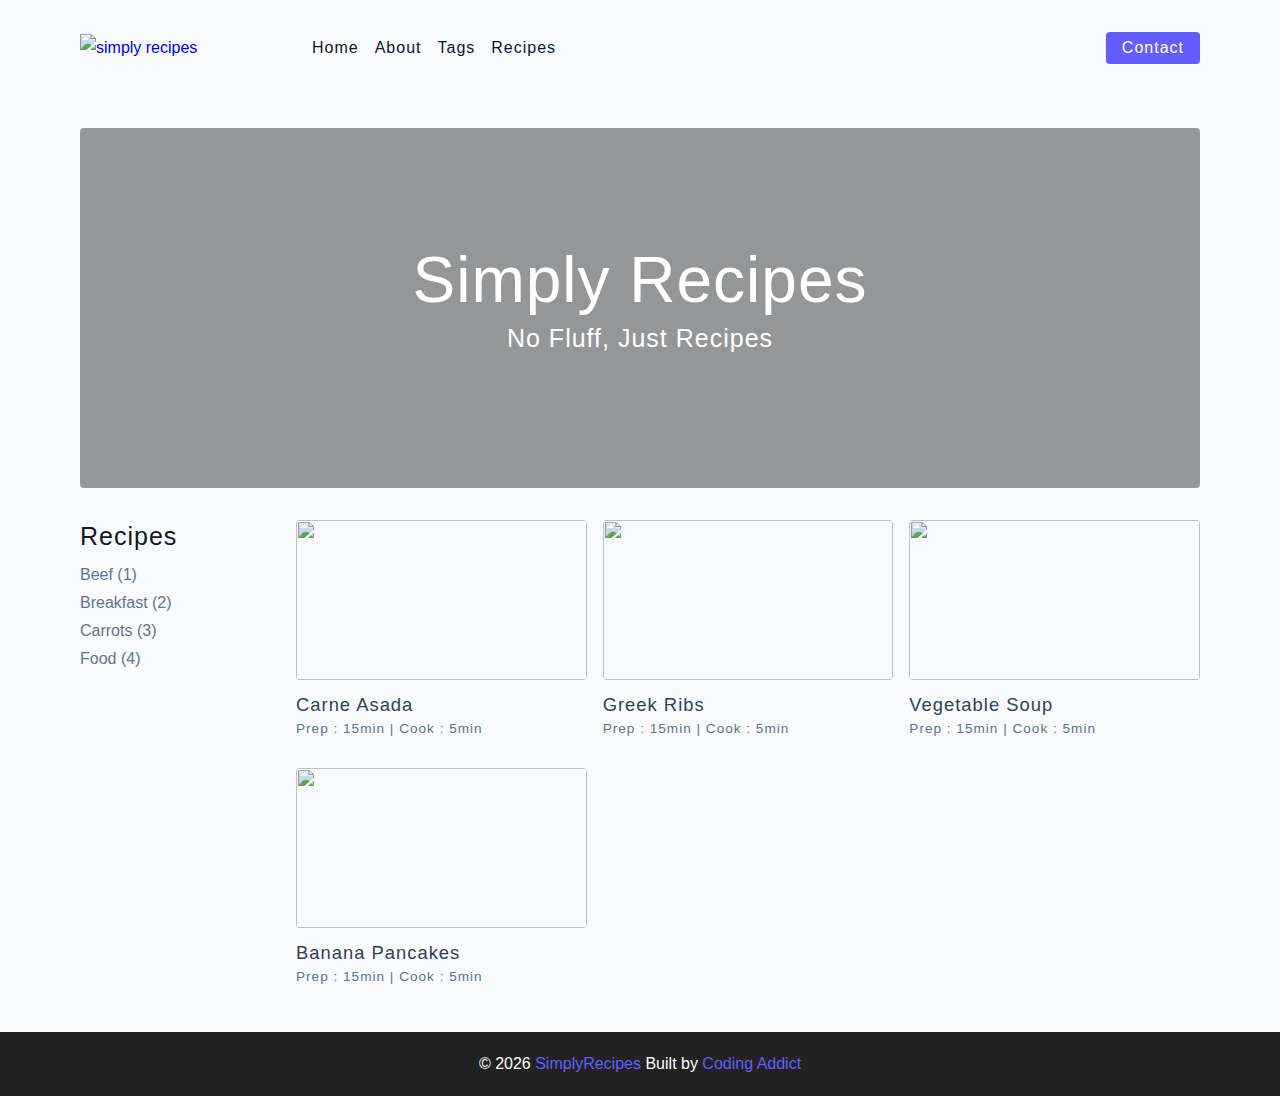
==== index.html @ 122f2b73 "1st commit" ====
<!DOCTYPE html>
<html lang="en">
  <head>
    <meta charset="UTF-8" />
    <meta http-equiv="X-UA-Compatible" content="IE=edge" />
    <meta name="viewport" content="width=device-width, initial-scale=1.0" />
    <title>Simply Recipes || Final</title>
    <!-- favicon -->
    <link rel="shortcut icon" href="./assets/favicon.ico" type="image/x-icon" />
    <!-- normalize -->
    <link rel="stylesheet" href="./css/normalize.css" />
    <!-- font-awesome -->
    <link
      rel="stylesheet"
      href="https://cdnjs.cloudflare.com/ajax/libs/font-awesome/5.14.0/css/all.min.css"
    />
    <!-- main css -->
    <link rel="stylesheet" href="./css/main.css" />
  </head>
  <body>
    <!-- nav  -->
    <nav class="navbar">
      <div class="nav-center">
        <div class="nav-header">
          <a href="index.html" class="nav-logo">
            <img src="./assets/logo.svg" alt="simply recipes" />
          </a>
          <button class="nav-btn btn">
            <i class="fas fa-align-justify"></i>
          </button>
        </div>
        <div class="nav-links">
          <a href="index.html" class="nav-link"> home </a>
          <a href="about.html" class="nav-link"> about </a>
          <a href="tags.html" class="nav-link"> tags </a>
          <a href="recipes.html" class="nav-link"> recipes </a>

          <div class="nav-link contact-link">
            <a href="contact.html" class="btn"> contact </a>
          </div>
        </div>
      </div>
    </nav>
    <!-- end of nav -->
    <!-- main -->
    <main class="page">
      <!-- header -->
      <header class="hero">
        <div class="hero-container">
          <div class="hero-text">
            <h1>simply recipes</h1>
            <h4>no fluff, just recipes</h4>
          </div>
        </div>
      </header>
      <!-- end of header -->
      <section class="recipes-container">
        <!-- tag container -->
        <div class="tags-container">
          <h4>recipes</h4>
          <div class="tags-list">
            <a href="tag-template.html">Beef (1)</a>
            <a href="tag-template.html">Breakfast (2)</a>
            <a href="tag-template.html">Carrots (3)</a>
            <a href="tag-template.html">Food (4)</a>
          </div>
        </div>
        <!-- end of tag container -->
        <!-- recipes list -->
        <div class="recipes-list">
          <!-- single recipe -->
          <a href="single-recipe.html" class="recipe">
            <img
              src="./assets/recipes/recipe-1.jpeg"
              class="img recipe-img"
              alt=""
            />
            <h5>Carne Asada</h5>
            <p>Prep : 15min | Cook : 5min</p>
          </a>
          <!-- end of single recipe -->
          <!-- single recipe -->
          <a href="single-recipe.html" class="recipe">
            <img
              src="./assets/recipes/recipe-2.jpeg"
              class="img recipe-img"
              alt=""
            />
            <h5>Greek Ribs</h5>
            <p>Prep : 15min | Cook : 5min</p>
          </a>
          <!-- end of single recipe -->
          <!-- single recipe -->
          <a href="single-recipe.html" class="recipe">
            <img
              src="./assets/recipes/recipe-3.jpeg"
              class="img recipe-img"
              alt=""
            />
            <h5>Vegetable Soup</h5>
            <p>Prep : 15min | Cook : 5min</p>
          </a>
          <!-- end of single recipe -->
          <!-- single recipe -->
          <a href="single-recipe.html" class="recipe">
            <img
              src="./assets/recipes/recipe-4.jpeg"
              class="img recipe-img"
              alt=""
            />
            <h5>Banana Pancakes</h5>
            <p>Prep : 15min | Cook : 5min</p>
          </a>
          <!-- end of single recipe -->
        </div>
        <!-- end of recipes list -->
      </section>
    </main>
    <!-- end of main -->
    <!-- footer -->
    <footer class="page-footer">
      <p>
        &copy; <span id="date"></span>
        <span class="footer-logo">SimplyRecipes</span> Built by
        <a href="https://www.johnsmilga.com/">Coding Addict</a>
      </p>
    </footer>
    <script src="./js/app.js"></script>
  </body>
</html>
---- css/main.css ----
*,
::after,
::before {
  box-sizing: border-box;
}
/* fonts */

@import url('https://fonts.googleapis.com/css2?family=Roboto:wght@400;500;600&family=Montserrat&display=swap');
html {
  font-size: 100%;
} /*16px*/

:root {
  /* colors */
  --primary-100: #e2e0ff;
  --primary-200: #c1beff;
  --primary-300: #a29dff;
  --primary-400: #837dff;
  --primary-500: #645cff;
  --primary-600: #504acc;
  --primary-700: #3c3799;
  --primary-800: #282566;
  --primary-900: #141233;

  /* grey */
  --grey-50: #f8fafc;
  --grey-100: #f1f5f9;
  --grey-200: #e2e8f0;
  --grey-300: #cbd5e1;
  --grey-400: #94a3b8;
  --grey-500: #64748b;
  --grey-600: #475569;
  --grey-700: #334155;
  --grey-800: #1e293b;
  --grey-900: #0f172a;
  /* rest of the colors */
  --black: #222;
  --white: #fff;
  --red-light: #f8d7da;
  --red-dark: #842029;
  --green-light: #d1e7dd;
  --green-dark: #0f5132;

  /* fonts  */
  --headingFont: 'Roboto', sans-serif;
  --bodyFont: 'Nunito', sans-serif;
  --smallText: 0.7em;
  /* rest of the vars */
  --backgroundColor: var(--grey-50);
  --textColor: var(--grey-900);
  --borderRadius: 0.25rem;
  --letterSpacing: 1px;
  --transition: 0.3s ease-in-out all;
  --max-width: 1120px;
  --fixed-width: 600px;

  /* box shadow*/
  --shadow-1: 0 1px 3px 0 rgba(0, 0, 0, 0.1), 0 1px 2px 0 rgba(0, 0, 0, 0.06);
  --shadow-2: 0 4px 6px -1px rgba(0, 0, 0, 0.1),
    0 2px 4px -1px rgba(0, 0, 0, 0.06);
  --shadow-3: 0 10px 15px -3px rgba(0, 0, 0, 0.1),
    0 4px 6px -2px rgba(0, 0, 0, 0.05);
  --shadow-4: 0 20px 25px -5px rgba(0, 0, 0, 0.1),
    0 10px 10px -5px rgba(0, 0, 0, 0.04);
}

body {
  background: var(--backgroundColor);
  font-family: var(--bodyFont);
  font-weight: 400;
  line-height: 1.75;
  color: var(--textColor);
}

p {
  margin-top: 0;
  margin-bottom: 1.5rem;
  max-width: 40em;
}

h1,
h2,
h3,
h4,
h5 {
  margin: 0;
  margin-bottom: 1.38rem;
  font-family: var(--headingFont);
  font-weight: 400;
  line-height: 1.3;
  text-transform: capitalize;
  letter-spacing: var(--letterSpacing);
}

h1 {
  margin-top: 0;
  font-size: 3.052rem;
}

h2 {
  font-size: 2.441rem;
}

h3 {
  font-size: 1.953rem;
}

h4 {
  font-size: 1.563rem;
}

h5 {
  font-size: 1.25rem;
}

small,
.text-small {
  font-size: var(--smallText);
}

a {
  text-decoration: none;
}
ul {
  list-style-type: none;
  padding: 0;
}

.img {
  width: 100%;
  display: block;
  object-fit: cover;
}
/* buttons */

.btn {
  cursor: pointer;
  color: var(--white);
  background: var(--primary-500);
  border: transparent;
  border-radius: var(--borderRadius);
  letter-spacing: var(--letterSpacing);
  padding: 0.375rem 0.75rem;
  box-shadow: var(--shadow-1);
  transition: var(--transtion);
  text-transform: capitalize;
  display: inline-block;
}
.btn:hover {
  background: var(--primary-700);
  box-shadow: var(--shadow-3);
}
.btn-hipster {
  color: var(--primary-500);
  background: var(--primary-200);
}
.btn-hipster:hover {
  color: var(--primary-200);
  background: var(--primary-700);
}
.btn-block {
  width: 100%;
}

/* alerts */
.alert {
  padding: 0.375rem 0.75rem;
  margin-bottom: 1rem;
  border-color: transparent;
  border-radius: var(--borderRadius);
}

.alert-danger {
  color: var(--red-dark);
  background: var(--red-light);
}
.alert-success {
  color: var(--green-dark);
  background: var(--green-light);
}
/* form */

.form {
  width: 90vw;
  max-width: var(--fixed-width);
  background: var(--white);
  border-radius: var(--borderRadius);
  box-shadow: var(--shadow-2);
  padding: 2rem 2.5rem;
  margin: 3rem auto;
}
.form-label {
  display: block;
  font-size: var(--smallText);
  margin-bottom: 0.5rem;
  text-transform: capitalize;
  letter-spacing: var(--letterSpacing);
}
.form-input,
.form-textarea {
  width: 100%;
  padding: 0.375rem 0.75rem;
  border-radius: var(--borderRadius);
  background: var(--backgroundColor);
  border: 1px solid var(--grey-200);
}

.form-row {
  margin-bottom: 1rem;
}

.form-textarea {
  height: 7rem;
}
::placeholder {
  font-family: inherit;
  color: var(--grey-400);
}
.form-alert {
  color: var(--red-dark);
  letter-spacing: var(--letterSpacing);
  text-transform: capitalize;
}
/* alert */

@keyframes spinner {
  to {
    transform: rotate(360deg);
  }
}

.loading {
  width: 6rem;
  height: 6rem;
  border: 5px solid var(--grey-400);
  border-radius: 50%;
  border-top-color: var(--primary-500);
  animation: spinner 0.6s linear infinite;
}
.loading {
  margin: 0 auto;
}
/* title */

.title {
  text-align: center;
}

.title-underline {
  background: var(--primary-500);
  width: 7rem;
  height: 0.25rem;
  margin: 0 auto;
  margin-top: -1rem;
}

/*
=============== 
Navbar
===============
*/

.navbar {
  display: flex;
  align-items: center;
  justify-content: center;
}
.nav-center {
  width: 90vw;
  max-width: var(--max-width);
}
.nav-header {
  height: 6rem;
  display: flex;
  justify-content: space-between;
  align-items: center;
}
.nav-header img {
  width: 200px;
}
.nav-logo {
  display: flex;
  align-items: flex-end;
}

.nav-btn {
  padding: 0.15rem 0.75rem;
}
.nav-btn i {
  font-size: 1.25rem;
}
.nav-links {
  height: 0;
  overflow: hidden;
  display: flex;
  flex-direction: column;
  transition: var(--transition);
}
.show-links {
  height: 23.9375rem;
}

.nav-link {
  display: block;
  text-align: center;
  font-size: 1.25rem;
  text-transform: capitalize;
  color: var(--grey-900);
  letter-spacing: var(--letterSpacing);
  padding: 1rem 0;
  border-top: 1px solid var(--grey-500);
  transition: var(--transition);
}
.nav-link:hover {
  color: var(--primary-500);
}

.contact-link a {
  padding: 0.15rem 1rem;
}

@media screen and (min-width: 992px) {
  .navbar {
    height: 6rem;
  }
  .nav-center {
    display: flex;
    align-items: center;
  }
  .nav-header {
    padding: 0;
    margin-right: 2rem;
    height: auto;
  }

  .nav-btn {
    display: none;
  }
  .nav-links {
    height: auto !important;
    flex-direction: row;
    align-items: center;
    width: 100%;
  }
  .nav-link {
    padding: 0;
    border-top: none;
    margin-right: 1rem;
    font-size: 1rem;
  }
  .contact-link {
    margin-right: 0;
    margin-left: auto;
  }
}
/*
=============== 
Page
===============
*/

.page {
  width: 90vw;
  max-width: var(--max-width);
  margin: 0 auto;
}
.page {
  padding-top: 2rem;
  min-height: calc(100vh - (6rem + 4rem));
}
/*
=============== 
Footer
===============
*/

.page-footer {
  text-align: center;
  height: 4rem;
  display: flex;
  align-items: center;
  justify-content: center;
  background: var(--black);
  color: var(--white);
}
.page-footer h5 {
  margin-top: 0;
  margin-bottom: 0;
}
.page-footer p {
  margin-bottom: 0;
}
.page-footer .footer-logo,
.page-footer a {
  color: var(--primary-500);
}
/*
=============== 
Hero
===============
*/

.hero {
  height: 40vh;
  position: relative;
  margin-bottom: 2rem;
  background: url('../assets/main.jpeg') center/cover no-repeat;
  border-radius: var(--borderRadius);
}
.hero-container {
  position: absolute;
  top: 0;
  left: 0;
  width: 100%;
  height: 100%;
  display: flex;
  align-items: center;
  justify-content: center;
  background: rgba(0, 0, 0, 0.4);
  border-radius: var(--borderRadius);
}
.hero-text {
  color: var(--white);
  text-align: center;
}

@media only screen and (min-width: 768px) {
  .hero-text h1 {
    font-size: 4rem;
    margin-bottom: 0;
  }
}

/*
=============== 
Recipes 
===============
*/

.recipes-container {
  display: grid;
  gap: 2rem 1rem;
}

.recipes-list {
  display: grid;
  gap: 2rem 1rem;
  padding-bottom: 3rem;
}
.tags-container {
  order: 1;
  display: flex;
  flex-direction: column;
  padding-bottom: 3rem;
  /* background: blue; */
}
.tags-container h4 {
  margin-bottom: 0.5rem;
  font-weight: 500;
}
.tags-list {
  display: grid;
  grid-template-columns: 1fr 1fr 1fr;
}
.tags-list a {
  text-transform: capitalize;
  display: block;
  color: var(--grey-500);
  transition: var(--transition);
}
.tags-list a:hover {
  color: var(--primary-500);
}
.recipe {
  display: block;
}
.recipe-img {
  height: 15rem;
  border-radius: var(--borderRadius);
  margin-bottom: 1rem;
}
.recipe h5 {
  margin-bottom: 0;
  margin-top: 0.25rem;
  line-height: 1;
  color: var(--grey-700);
}
.recipe p {
  margin-bottom: 0;
  line-height: 1;
  color: var(--grey-500);
  margin-top: 0.5rem;
  letter-spacing: var(--letterSpacing);
}
@media screen and (min-width: 576px) {
  .recipes-list {
    grid-template-columns: 1fr 1fr;
  }
  .recipe-img {
    height: 10rem;
  }
}

@media screen and (min-width: 992px) {
  .recipes-container {
    grid-template-columns: 200px 1fr;
    gap: 1rem;
  }
  .recipes-list {
    grid-template-columns: 1fr 1fr;
  }

  .recipe p {
    font-size: 0.85rem;
  }
  .tags-container {
    order: 0;
    /* background: blue; */
  }
  .tags-list {
    display: grid;
    grid-template-columns: 1fr;
  }
}

@media screen and (min-width: 1200px) {
  .recipe h5 {
    font-size: 1.15rem;
  }
  .recipes-list {
    grid-template-columns: 1fr 1fr 1fr;
  }
}
/*
=============== 
Error
===============
*/
.error-page {
  text-align: center;
  padding-top: 5rem;
}
.error-page h1 {
  font-size: 9rem;
}
/*
=============== 
About Page
===============
*/

.about-page h2 {
  text-transform: none;
  font-weight: bold;
}
.about-page {
  display: grid;
  gap: 2rem 4rem;
  padding-bottom: 3rem;
}
.about-img {
  border-radius: var(--borderRadius);
  height: 300px;
}

@media screen and (min-width: 992px) {
  .about-page {
    grid-template-columns: 1fr 1fr;
    grid-template-rows: 400px;
    align-items: center;
  }
  .about-img {
    height: 100%;
  }
}

.featured-title {
  text-align: center;
}
/*
=============== 
Contact Page
===============
*/
.contact-form {
  width: 100%;
  margin: 0;
}
.contact-container {
  display: grid;
  gap: 2rem 3rem;
  padding-bottom: 3rem;
}
@media screen and (min-width: 992px) {
  .contact-container {
    grid-template-columns: 1fr 450px;
    align-items: center;
  }
}

/*
=============== 
Tags Page
===============
*/

.tags-wrapper {
  display: grid;
  gap: 2rem;
  padding-bottom: 3rem;
}
.tag {
  background: var(--grey-500);
  border-radius: var(--borderRadius);
  text-align: center;
  color: var(--white);
  transition: var(--transition);
  padding: 0.75rem 0;
}
.tag:hover {
  background: var(--primary-500);
}
.tag h5,
.tag p {
  margin-bottom: 0;
}
.tag h5 {
  font-weight: 600;
}
@media screen and (min-width: 576px) {
  .tags-wrapper {
    grid-template-columns: 1fr 1fr;
  }
}
@media screen and (min-width: 992px) {
  .tags-wrapper {
    grid-template-columns: 1fr 1fr 1fr;
  }
}

/*
=============== 
Recipe Template
===============
*/

.recipe-hero {
  display: grid;
  gap: 3rem;
}

.recipe-hero-img {
  height: 300px;
  border-radius: var(--borderRadius);
}
.recipe-info p {
  color: var(--grey-600);
}
.recipe-icons {
  display: grid;
  grid-template-columns: repeat(3, 1fr);
  gap: 1rem;
  margin: 2rem 0;
  text-align: center;
}
.recipe-icons i {
  font-size: 1.5rem;
  color: var(--primary-500);
}
.recipe-icons h5,
.recipe-icons p {
  margin-bottom: 0;
  font-size: 0.85em;
}

.recipe-icons p {
  color: var(--grey-600);
}
.recipe-tags {
  display: flex;
  align-items: center;
  flex-wrap: wrap;
  font-size: 0.7em;
  font-weight: 600;
}
.recipe-tags a {
  background: var(--primary-500);
  border-radius: var(--borderRadius);
  color: var(--white);
  padding: 0.05rem 0.5rem;
  margin: 0 0.25rem;
  text-transform: capitalize;
}
@media screen and (min-width: 992px) {
  .recipe-hero {
    grid-template-columns: 4fr 5fr;
    align-items: center;
  }
}
.recipe-content {
  padding: 3rem 0;
  display: grid;
  gap: 2rem 5rem;
}
@media screen and (min-width: 992px) {
  .recipe-content {
    grid-template-columns: 2fr 1fr;
  }
}
.single-instruction header {
  display: grid;
  grid-template-columns: auto 1fr;
  gap: 1.5rem;
  align-items: center;
}
.single-instruction header p {
  text-transform: uppercase;
  font-weight: 600;
  color: var(--primary-500);
  margin-bottom: 0;
}
.single-instruction > p {
  color: var(--grey-700);
}

.single-instruction header div {
  height: 2px;
  background: var(--grey-300);
}

.second-column {
  display: grid;
  row-gap: 2rem;
}

.single-ingredient {
  border-bottom: 2px solid var(--grey-300);
  padding-bottom: 0.75rem;
  color: var(--grey-700);
}
.single-tool {
  border-bottom: 2px solid var(--grey-300);
  padding-bottom: 0.75rem;
  color: var(--primary-500);
  text-transform: capitalize;
}
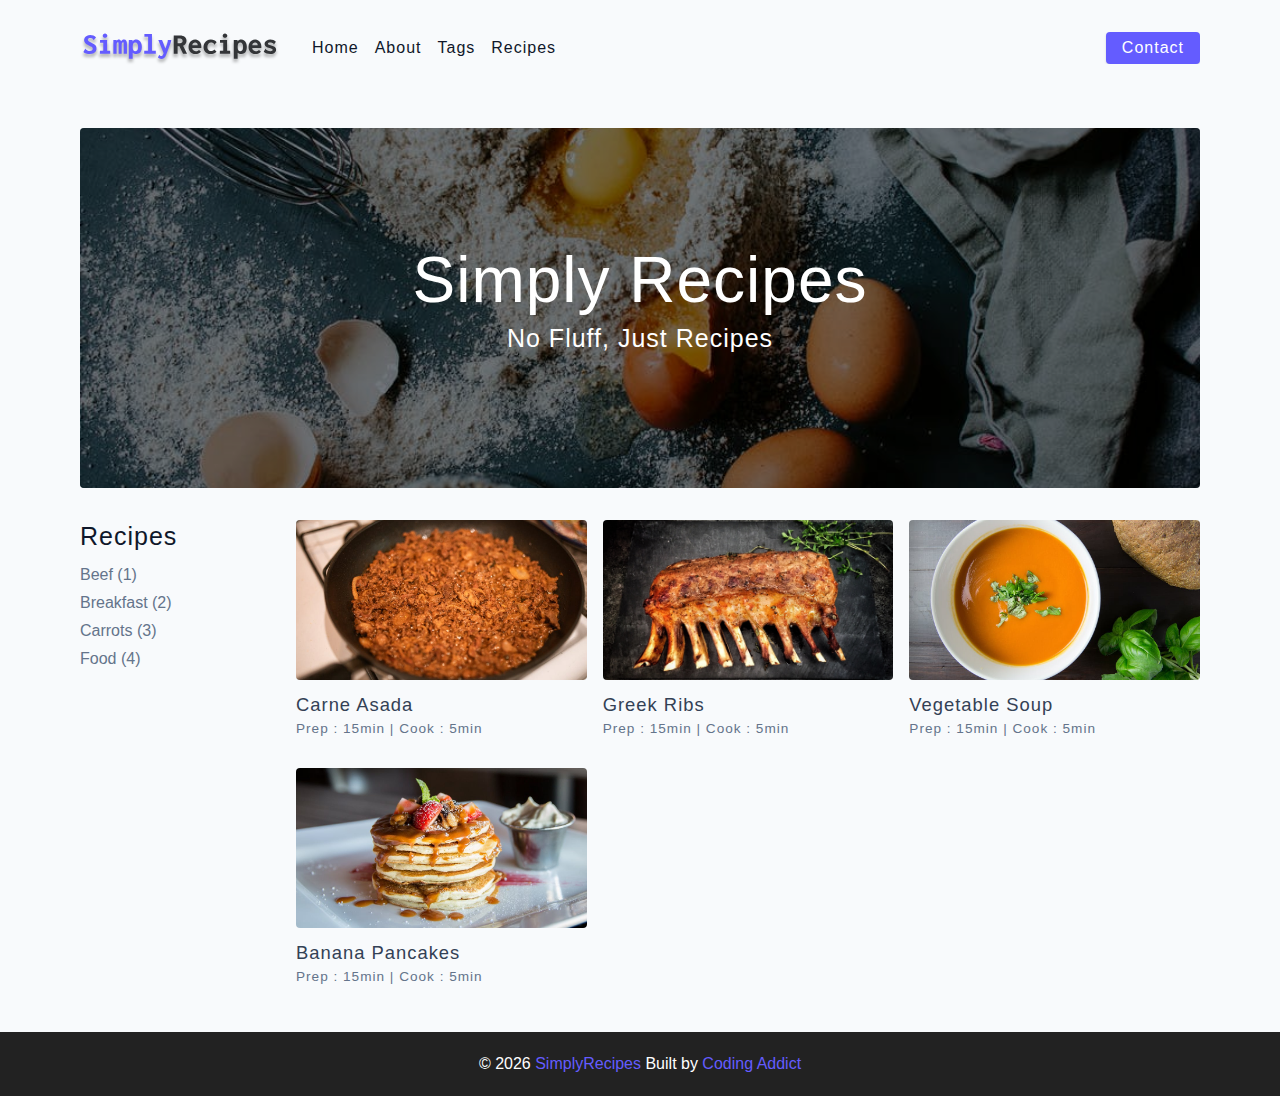
==== commit b66d23f8: "update images" ====
--- a/index.html
+++ b/index.html
@@ -6,7 +6,7 @@
     <meta name="viewport" content="width=device-width, initial-scale=1.0" />
     <title>Simply Recipes || Final</title>
     <!-- favicon -->
-    <link rel="shortcut icon" href="./assets/favicon.ico" type="image/x-icon" />
+    <link rel="shortcut icon" href="./images/favicon.ico" type="image/x-icon" />
     <!-- normalize -->
     <link rel="stylesheet" href="./css/normalize.css" />
     <!-- font-awesome -->
@@ -23,7 +23,7 @@
       <div class="nav-center">
         <div class="nav-header">
           <a href="index.html" class="nav-logo">
-            <img src="./assets/logo.svg" alt="simply recipes" />
+            <img src="./images/logo.svg" alt="simply recipes" />
           </a>
           <button class="nav-btn btn">
             <i class="fas fa-align-justify"></i>
@@ -71,7 +71,7 @@
           <!-- single recipe -->
           <a href="single-recipe.html" class="recipe">
             <img
-              src="./assets/recipes/recipe-1.jpeg"
+              src="./images/recipes/recipe-1.jpeg"
               class="img recipe-img"
               alt=""
             />
@@ -82,7 +82,7 @@
           <!-- single recipe -->
           <a href="single-recipe.html" class="recipe">
             <img
-              src="./assets/recipes/recipe-2.jpeg"
+              src="./images/recipes/recipe-2.jpeg"
               class="img recipe-img"
               alt=""
             />
@@ -93,7 +93,7 @@
           <!-- single recipe -->
           <a href="single-recipe.html" class="recipe">
             <img
-              src="./assets/recipes/recipe-3.jpeg"
+              src="./images/recipes/recipe-3.jpeg"
               class="img recipe-img"
               alt=""
             />
@@ -104,7 +104,7 @@
           <!-- single recipe -->
           <a href="single-recipe.html" class="recipe">
             <img
-              src="./assets/recipes/recipe-4.jpeg"
+              src="./images/recipes/recipe-4.jpeg"
               class="img recipe-img"
               alt=""
             />
--- a/css/main.css
+++ b/css/main.css
@@ -404,7 +404,7 @@
   height: 40vh;
   position: relative;
   margin-bottom: 2rem;
-  background: url('../assets/main.jpeg') center/cover no-repeat;
+  background: url('../images/main.jpeg') center/cover no-repeat;
   border-radius: var(--borderRadius);
 }
 .hero-container {
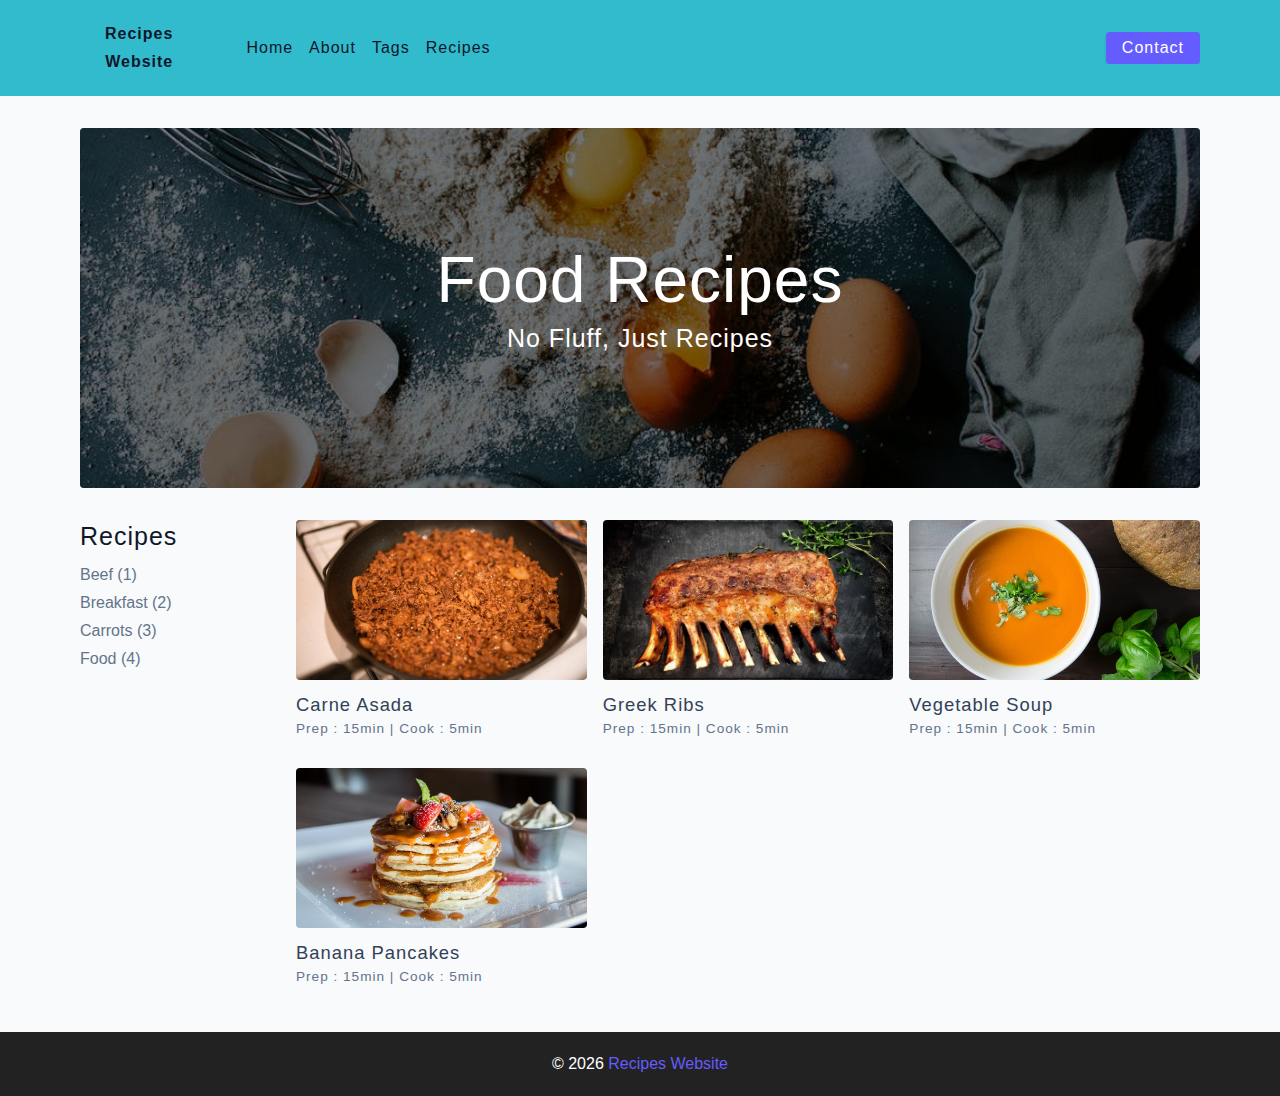
==== commit 05779ab8: "add navbar, header and tag containder" ====
--- a/index.html
+++ b/index.html
@@ -18,23 +18,24 @@
     <link rel="stylesheet" href="./css/main.css" />
   </head>
   <body>
-    <!-- nav  -->
+    <!-- nav bar -->
     <nav class="navbar">
       <div class="nav-center">
+        <!-- header -->
         <div class="nav-header">
-          <a href="index.html" class="nav-logo">
-            <img src="./images/logo.svg" alt="simply recipes" />
-          </a>
+          <a href="index.html" class="nav-link"> <b>Recipes Website</b> </a>
+          <!-- button for dropdown -->
           <button class="nav-btn btn">
             <i class="fas fa-align-justify"></i>
           </button>
         </div>
+        <!-- links -->
         <div class="nav-links">
           <a href="index.html" class="nav-link"> home </a>
           <a href="about.html" class="nav-link"> about </a>
           <a href="tags.html" class="nav-link"> tags </a>
           <a href="recipes.html" class="nav-link"> recipes </a>
-
+          <!-- contact button and navi link -->
           <div class="nav-link contact-link">
             <a href="contact.html" class="btn"> contact </a>
           </div>
@@ -48,12 +49,14 @@
       <header class="hero">
         <div class="hero-container">
           <div class="hero-text">
-            <h1>simply recipes</h1>
+            <h1>food recipes</h1>
             <h4>no fluff, just recipes</h4>
           </div>
         </div>
       </header>
       <!-- end of header -->
+
+      <!-- recipes container -->
       <section class="recipes-container">
         <!-- tag container -->
         <div class="tags-container">
@@ -66,6 +69,7 @@
           </div>
         </div>
         <!-- end of tag container -->
+
         <!-- recipes list -->
         <div class="recipes-list">
           <!-- single recipe -->
@@ -120,9 +124,8 @@
     <!-- footer -->
     <footer class="page-footer">
       <p>
-        &copy; <span id="date"></span>
-        <span class="footer-logo">SimplyRecipes</span> Built by
-        <a href="https://www.johnsmilga.com/">Coding Addict</a>
+        &copy; <span id="date"></span> <!-- id="date" use "date" in app.js -->
+        <span class="footer-logo">Recipes Website</span> 
       </p>
     </footer>
     <script src="./js/app.js"></script>
--- a/css/main.css
+++ b/css/main.css
@@ -264,6 +264,7 @@
   display: flex;
   align-items: center;
   justify-content: center;
+  background: rgb(50, 187, 205);
 }
 .nav-center {
   width: 90vw;
